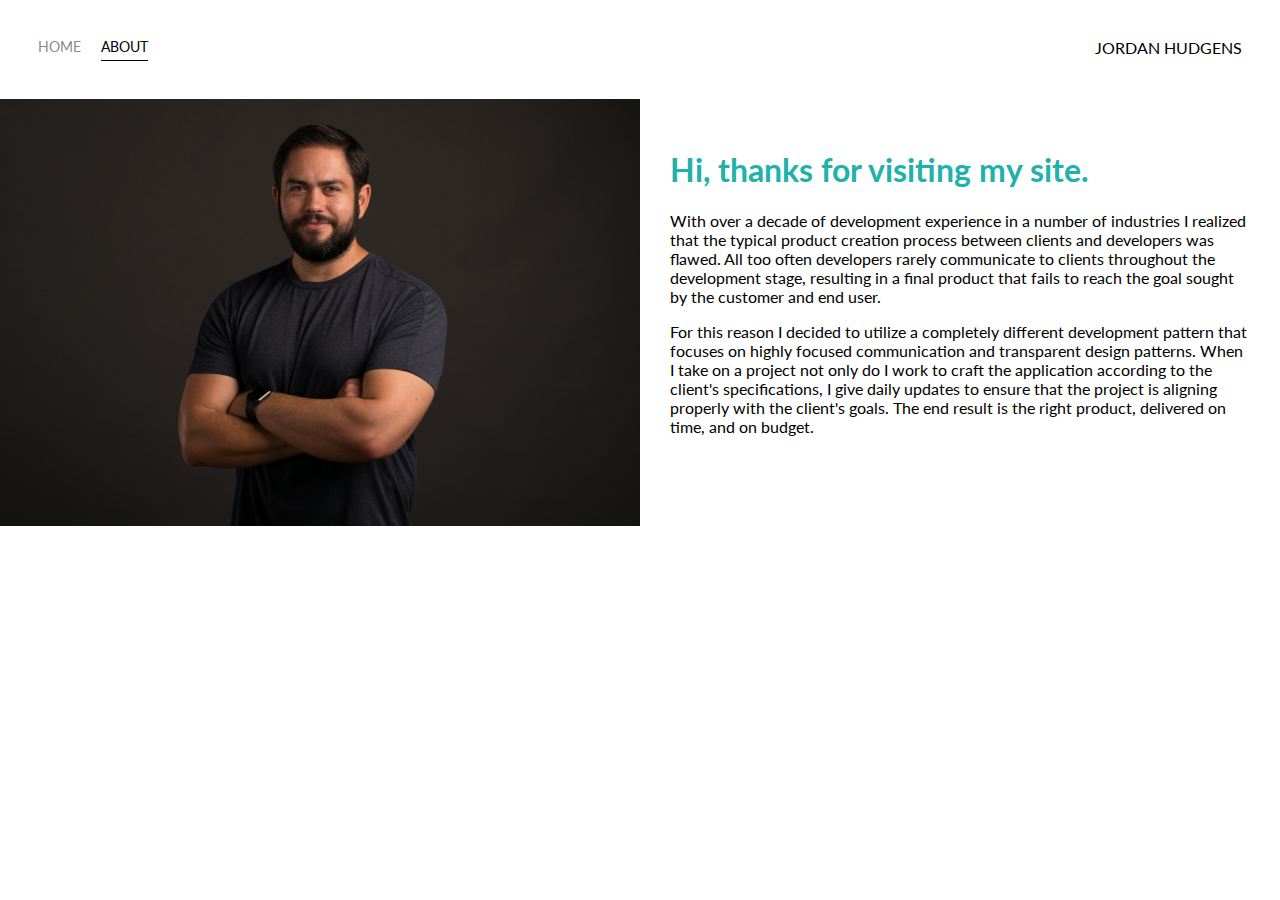
==== about.html @ 9c15b701 "Add files via upload" ====
<!DOCTYPE html>
<html lang='en'>

<head>
  <meta charset='UTF-8'>
  <title>Portfolio Homepage</title>
  <link href="https://fonts.googleapis.com/css?family=Lato" rel="stylesheet">
  <link rel="stylesheet" href="styles.css">
</head>

<body>
  <div class="container">
    <div class="nav-wrapper">
      <div class="left-side">
        <div class="nav-link-wrapper">
          <a href="index.html">Home</a>
        </div>

        <div class="nav-link-wrapper active-nav-link">
          <a href="about.html">About</a>
        </div>
      </div>

      <div class="right-side">
        <div class="brand">
          JORDAN HUDGENS
        </div>
      </div>
    </div>

    <div class="content-wrapper">
      <div class="two-column-wrapper">
        <div class="profile-image-wrapper">
          <img src="images/profile.jpg" alt="">
        </div>

        <div class="profile-content-wrapper">
          <h1>Hi, thanks for visiting my site.</h1>
          <p>With over a decade of development experience in a number of industries I realized that the typical product creation
            process between clients and developers was flawed. All too often developers rarely communicate to clients throughout
            the development stage, resulting in a final product that fails to reach the goal sought by the customer and end
            user.
          </p>

          <p>For this reason I decided to utilize a completely different development pattern that focuses on highly focused
            communication and transparent design patterns. When I take on a project not only do I work to craft the application
            according to the client's specifications, I give daily updates to ensure that the project is aligning properly
            with the client's goals. The end result is the right product, delivered on time, and on budget.</p>
        </div>
      </div>
    </div>
  </div>

</body>

</html>
---- styles.css ----
body {
  font-family: "Lato", sans-serif;
  margin: 0px;
}

.container {
  display: grid;
  grid-template-columns: 1fr;
}

.nav-wrapper {
  display: flex;
  justify-content: space-between;
  padding: 38px;
}

.left-side {
  display: flex;
}

.nav-wrapper > .left-side > div {
  margin-right: 20px;
  text-transform: uppercase;
  font-size: 0.9rem;
}

.nav-link-wrapper {
  height: 22px;
  border-bottom: 1px solid transparent;
  transition: border-bottom 0.5s;
}

.active-nav-link {
  border-bottom: 1px solid black;
}

.active-nav-link a {
  color: black !important;
}

.nav-link-wrapper a {
  color: #8a8a8a;
  text-decoration: none;
  transition: color 0.5s;
}

.nav-link-wrapper:hover {
  border-bottom: 1px solid black;
}

.nav-link-wrapper a:hover {
  color: black;
}

.portfolio-items-wrapper {
  display: grid;
  grid-template-columns: 1fr 1fr 1fr;
}

.portfolio-item-wrapper {
  position: relative;
}

.portfolio-img-background {
  background-size: cover;
  background-position: center;
  background-repeat: no-repeat;
  height: 350px;
  width: 100%;
}

.img-text-wrapper {
  position: absolute;
  top: 0;
  display: flex;
  flex-direction: column;
  justify-content: center;
  align-items: center;
  height: 100%;
  text-align: center;
  padding-left: 100px;
  padding-right: 100px;
}

.img-text-wrapper .subtitle {
  transition: 1s;
  color: transparent;
}

.image-blur {
  transition: 1s;
  filter: brightness(10%);
}

.img-text-wrapper:hover .subtitle {
  color: lightseagreen;
  font-weight: 600;
}

.logo-wrapper img {
  width: 50%;
  margin-bottom: 20px;
}

.two-column-wrapper {
  display: grid;
  grid-template-columns: 1fr 1fr;
}

.profile-image-wrapper img {
  width: 100%;
}

.profile-content-wrapper {
  padding: 30px;
}

.profile-content-wrapper h1 {
  color: lightseagreen;
}
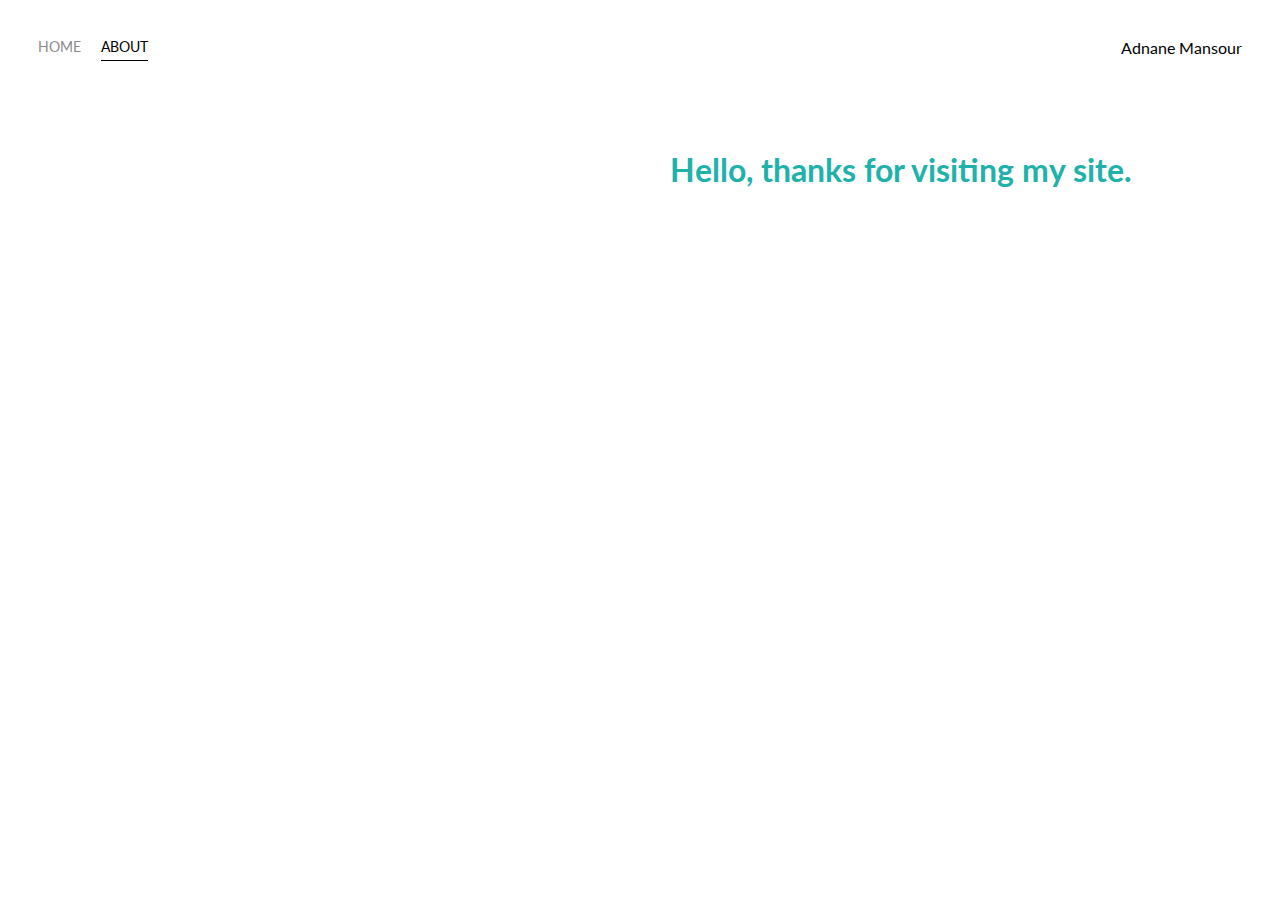
==== commit d115153e: "Update about.html" ====
--- a/about.html
+++ b/about.html
@@ -23,7 +23,7 @@
 
       <div class="right-side">
         <div class="brand">
-          JORDAN HUDGENS
+          Adnane Mansour 
         </div>
       </div>
     </div>
@@ -31,21 +31,16 @@
     <div class="content-wrapper">
       <div class="two-column-wrapper">
         <div class="profile-image-wrapper">
-          <img src="images/profile.jpg" alt="">
+          <img src="images/profileImage.jpg" alt="">
         </div>
 
         <div class="profile-content-wrapper">
-          <h1>Hi, thanks for visiting my site.</h1>
-          <p>With over a decade of development experience in a number of industries I realized that the typical product creation
-            process between clients and developers was flawed. All too often developers rarely communicate to clients throughout
-            the development stage, resulting in a final product that fails to reach the goal sought by the customer and end
-            user.
+          <h1>Hello, thanks for visiting my site.</h1>
+          <p>
           </p>
 
-          <p>For this reason I decided to utilize a completely different development pattern that focuses on highly focused
-            communication and transparent design patterns. When I take on a project not only do I work to craft the application
-            according to the client's specifications, I give daily updates to ensure that the project is aligning properly
-            with the client's goals. The end result is the right product, delivered on time, and on budget.</p>
+          <p>
+          </p>
         </div>
       </div>
     </div>
@@ -53,4 +48,4 @@
 
 </body>
 
-</html>+</html>
--- a/styles.css
+++ b/styles.css
@@ -53,7 +53,7 @@
 }
 
 .portfolio-items-wrapper {
-  display: grid;
+  display: inline;
   grid-template-columns: 1fr 1fr 1fr;
 }
 
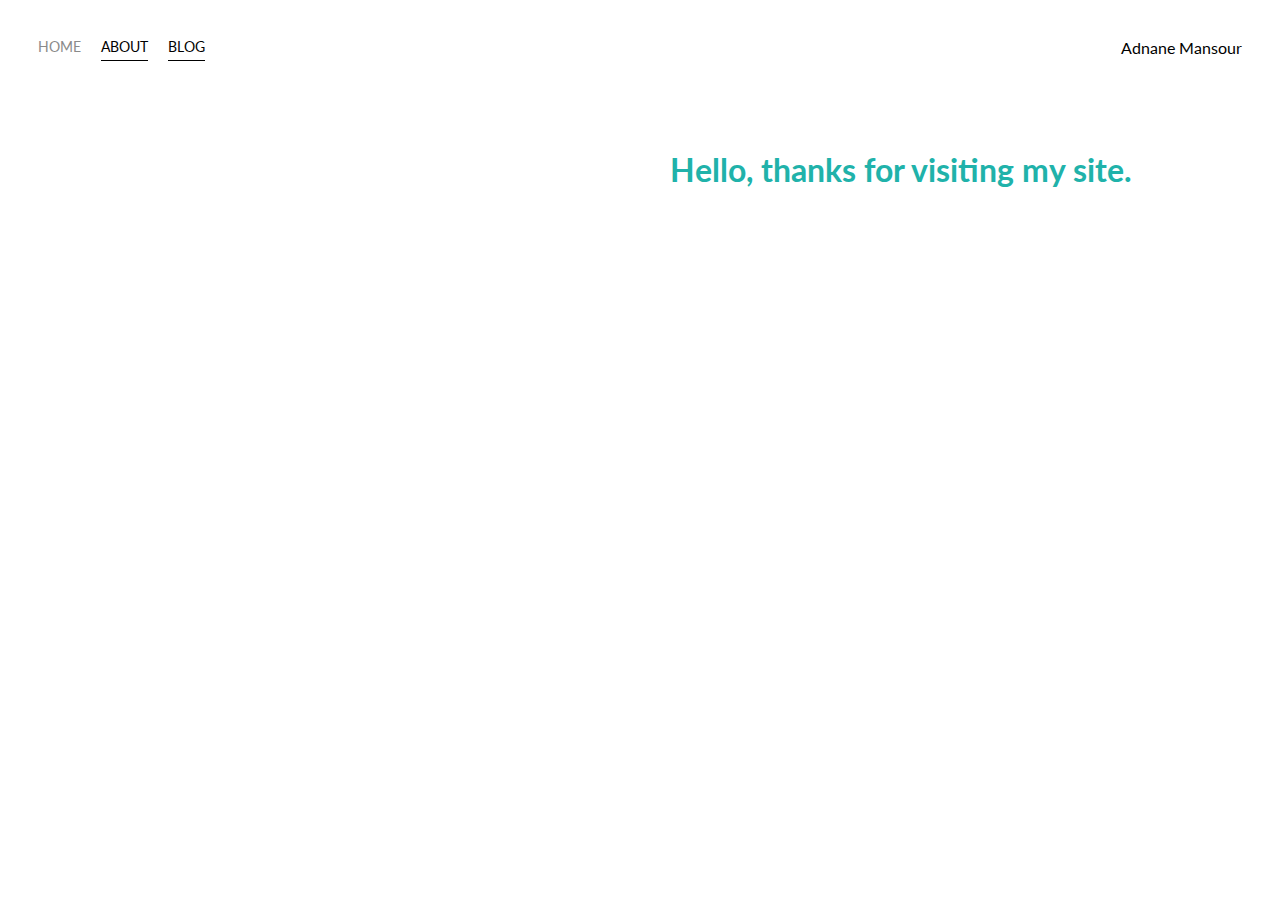
==== commit c9bd6562: "Update about.html" ====
--- a/about.html
+++ b/about.html
@@ -18,6 +18,10 @@
 
         <div class="nav-link-wrapper active-nav-link">
           <a href="about.html">About</a>
+        </div>
+        
+         <div class="nav-link-wrapper active-nav-link">
+          <a href="about.html">Blog</a>
         </div>
       </div>
 
